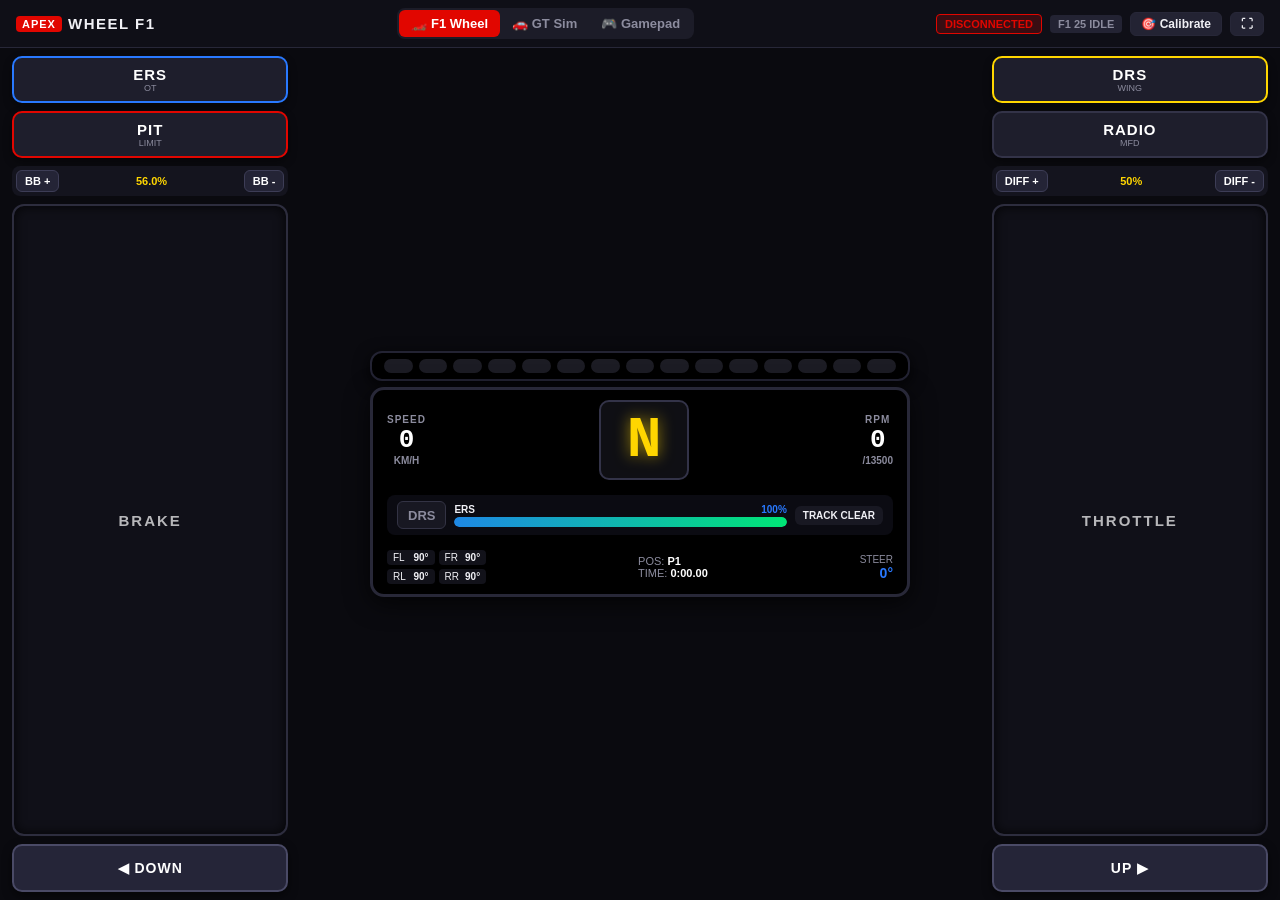
==== client-web/index.html @ 8de172ef "feat: initial commit of ApexWheel F1 steering wheel system" ====
<!DOCTYPE html>
<html lang="en">
<head>
    <meta charset="UTF-8">
    <meta name="viewport" content="width=device-width, initial-scale=1.0, maximum-scale=1.0, user-scalable=no, orientation=landscape">
    <title>ApexWheel F1 - Virtual Racing Wheel</title>
    <link rel="stylesheet" href="style.css">
</head>
<body class="f1-mode">
    <!-- Top Status Bar -->
    <header id="top-bar">
        <div class="brand">
            <span class="brand-badge">APEX</span>
            <span class="brand-title">WHEEL F1</span>
        </div>
        <div class="mode-tabs">
            <button class="mode-btn active" data-mode="f1">🏎️ F1 Wheel</button>
            <button class="mode-btn" data-mode="gt">🚗 GT Sim</button>
            <button class="mode-btn" data-mode="gamepad">🎮 Gamepad</button>
        </div>
        <div class="status-cluster">
            <span id="conn-badge" class="badge disconnected">Disconnected</span>
            <span id="telemetry-badge" class="badge f1-idle">F1 25 Idle</span>
            <button id="calibrate-btn" class="util-btn" title="Center Steering">🎯 Calibrate</button>
            <button id="fullscreen-btn" class="util-btn" title="Fullscreen">⛶</button>
        </div>
    </header>

    <!-- Main Container -->
    <main id="app-container">
        
        <!-- ==================== MODE 1: F1 STEERING WHEEL ==================== -->
        <section id="f1-wheel-view" class="view active">
            <!-- Left Side Controls -->
            <div class="wheel-wing left-wing">
                <button class="f1-btn btn-ers" id="btn-ers">
                    <span class="btn-lbl">ERS</span>
                    <span class="btn-sub">OT</span>
                </button>
                <button class="f1-btn btn-pit" id="btn-pit">
                    <span class="btn-lbl">PIT</span>
                    <span class="btn-sub">LIMIT</span>
                </button>
                <div class="bias-control">
                    <button class="f1-mini-btn" id="btn-bb-plus">BB +</button>
                    <span class="bias-label" id="bias-display">56.0%</span>
                    <button class="f1-mini-btn" id="btn-bb-minus">BB -</button>
                </div>
                <!-- Left Touch Pedal (Brake) -->
                <div class="pedal-box brake-pedal" id="touch-brake">
                    <div class="pedal-fill brake-fill" id="brake-fill"></div>
                    <span class="pedal-label">BRAKE</span>
                </div>
                <!-- Downshift Paddle -->
                <button class="paddle-shifter left-paddle" id="paddle-down">
                    <span class="paddle-text">◀ DOWN</span>
                </button>
            </div>

            <!-- Center LCD Cockpit Dashboard -->
            <div class="wheel-hub">
                <!-- Shift LED Rev Bar -->
                <div class="rev-bar-container">
                    <div class="rev-led-bar" id="rev-lights">
                        <!-- 5 Green, 5 Red, 5 Blue -->
                        <span class="led led-green" data-led="0"></span>
                        <span class="led led-green" data-led="1"></span>
                        <span class="led led-green" data-led="2"></span>
                        <span class="led led-green" data-led="3"></span>
                        <span class="led led-green" data-led="4"></span>
                        <span class="led led-red" data-led="5"></span>
                        <span class="led led-red" data-led="6"></span>
                        <span class="led led-red" data-led="7"></span>
                        <span class="led led-red" data-led="8"></span>
                        <span class="led led-red" data-led="9"></span>
                        <span class="led led-blue" data-led="10"></span>
                        <span class="led led-blue" data-led="11"></span>
                        <span class="led led-blue" data-led="12"></span>
                        <span class="led led-blue" data-led="13"></span>
                        <span class="led led-blue" data-led="14"></span>
                    </div>
                </div>

                <!-- Digital LCD Screen -->
                <div class="f1-lcd-screen" id="f1-screen">
                    <div class="lcd-row top-row">
                        <div class="lcd-cell">
                            <span class="cell-label">SPEED</span>
                            <span class="cell-val num" id="val-speed">0</span>
                            <span class="cell-unit">KM/H</span>
                        </div>
                        <div class="lcd-cell center-gear">
                            <span class="gear-disp" id="val-gear">N</span>
                        </div>
                        <div class="lcd-cell">
                            <span class="cell-label">RPM</span>
                            <span class="cell-val num" id="val-rpm">0</span>
                            <span class="cell-unit" id="val-maxrpm">/13500</span>
                        </div>
                    </div>

                    <div class="lcd-row mid-row">
                        <div class="drs-status-box" id="drs-indicator">
                            <span class="drs-text">DRS</span>
                        </div>
                        <div class="ers-status-box">
                            <div class="ers-label-row">
                                <span class="ers-text">ERS</span>
                                <span class="ers-percent" id="ers-num">100%</span>
                            </div>
                            <div class="ers-bar-outer">
                                <div class="ers-bar-inner" id="ers-bar" style="width: 100%;"></div>
                            </div>
                        </div>
                        <div class="flag-status-box" id="flag-indicator">
                            <span class="flag-text" id="flag-text">TRACK CLEAR</span>
                        </div>
                    </div>

                    <div class="lcd-row bottom-row">
                        <!-- Tyre Temps Grid -->
                        <div class="tyres-grid">
                            <div class="tyre-box" id="tyre-fl"><span>FL</span><b id="temp-fl">90°</b></div>
                            <div class="tyre-box" id="tyre-fr"><span>FR</span><b id="temp-fr">90°</b></div>
                            <div class="tyre-box" id="tyre-rl"><span>RL</span><b id="temp-rl">90°</b></div>
                            <div class="tyre-box" id="tyre-rr"><span>RR</span><b id="temp-rr">90°</b></div>
                        </div>
                        <!-- Lap & Delta -->
                        <div class="lap-info">
                            <div class="lap-line">POS: <b id="val-pos">P1</b></div>
                            <div class="lap-line">TIME: <b id="val-lap">0:00.00</b></div>
                        </div>
                        <!-- Steering Angle Telemetry -->
                        <div class="steer-feedback">
                            <span>STEER</span>
                            <b id="steer-degrees">0°</b>
                        </div>
                    </div>
                </div>

                <!-- Steering Wheel Rim Arc Animation -->
                <div class="steering-arc" id="steering-wheel-visual">
                    <div class="center-line"></div>
                </div>
            </div>

            <!-- Right Side Controls -->
            <div class="wheel-wing right-wing">
                <button class="f1-btn btn-drs" id="btn-drs">
                    <span class="btn-lbl">DRS</span>
                    <span class="btn-sub">WING</span>
                </button>
                <button class="f1-btn btn-radio" id="btn-radio">
                    <span class="btn-lbl">RADIO</span>
                    <span class="btn-sub">MFD</span>
                </button>
                <div class="bias-control">
                    <button class="f1-mini-btn" id="btn-diff-plus">DIFF +</button>
                    <span class="bias-label">50%</span>
                    <button class="f1-mini-btn" id="btn-diff-minus">DIFF -</button>
                </div>
                <!-- Right Touch Pedal (Throttle) -->
                <div class="pedal-box throttle-pedal" id="touch-throttle">
                    <div class="pedal-fill throttle-fill" id="throttle-fill"></div>
                    <span class="pedal-label">THROTTLE</span>
                </div>
                <!-- Upshift Paddle -->
                <button class="paddle-shifter right-paddle" id="paddle-up">
                    <span class="paddle-text">UP ▶</span>
                </button>
            </div>
        </section>

        <!-- ==================== MODE 2: GT SIM RACING ==================== -->
        <section id="gt-wheel-view" class="view">
            <div class="gt-layout">
                <div class="gt-pedal-col">
                    <div class="gt-pedal-bar brake" id="gt-brake">
                        <div class="pedal-fill brake-fill" id="gt-brake-fill"></div>
                        <span class="pedal-title">BRAKE</span>
                    </div>
                </div>
                <div class="gt-center-cluster">
                    <div class="gt-dial">
                        <span class="gt-speed" id="gt-speed">0</span>
                        <span class="gt-speed-unit">KM/H</span>
                        <span class="gt-gear" id="gt-gear">N</span>
                    </div>
                    <div class="gt-actions">
                        <button class="gt-btn" id="gt-shift-down">DOWN</button>
                        <button class="gt-btn gt-handbrake" id="gt-handbrake">HANDBRAKE</button>
                        <button class="gt-btn" id="gt-shift-up">UP</button>
                    </div>
                </div>
                <div class="gt-pedal-col">
                    <div class="gt-pedal-bar throttle" id="gt-throttle">
                        <div class="pedal-fill throttle-fill" id="gt-throttle-fill"></div>
                        <span class="pedal-title">GAS</span>
                    </div>
                </div>
            </div>
        </section>

        <!-- ==================== MODE 3: UNIVERSAL GAMEPAD ==================== -->
        <section id="gamepad-view" class="view">
            <div class="gamepad-grid">
                <!-- Left Stick & D-Pad -->
                <div class="gamepad-zone left-zone">
                    <div class="shoulder-btn" id="gp-lb">LB</div>
                    <div class="trigger-btn" id="gp-lt">LT</div>
                    <div class="virtual-stick" id="gp-left-stick">
                        <div class="stick-knob" id="gp-left-knob"></div>
                    </div>
                    <div class="dpad-cross">
                        <button class="dpad-btn up" id="gp-dup">▲</button>
                        <button class="dpad-btn left" id="gp-dleft">◀</button>
                        <button class="dpad-btn right" id="gp-dright">▶</button>
                        <button class="dpad-btn down" id="gp-ddown">▼</button>
                    </div>
                </div>

                <!-- Center Buttons -->
                <div class="gamepad-center">
                    <button class="gp-mid-btn" id="gp-back">BACK</button>
                    <button class="gp-guide-btn" id="gp-guide">APEX</button>
                    <button class="gp-mid-btn" id="gp-start">START</button>
                </div>

                <!-- Right Stick & ABXY Face Buttons -->
                <div class="gamepad-zone right-zone">
                    <div class="shoulder-btn" id="gp-rb">RB</div>
                    <div class="trigger-btn" id="gp-rt">RT</div>
                    <div class="abxy-cluster">
                        <button class="abxy-btn btn-y" id="gp-y">Y</button>
                        <button class="abxy-btn btn-x" id="gp-x">X</button>
                        <button class="abxy-btn btn-b" id="gp-b">B</button>
                        <button class="abxy-btn btn-a" id="gp-a">A</button>
                    </div>
                    <div class="virtual-stick" id="gp-right-stick">
                        <div class="stick-knob" id="gp-right-knob"></div>
                    </div>
                </div>
            </div>
        </section>

    </main>

    <!-- Calibration / Settings Overlay -->
    <div id="settings-modal" class="modal hidden">
        <div class="modal-card">
            <h3>⚙️ ApexWheel Settings</h3>
            <div class="setting-item">
                <label>Steering Lock Angle:</label>
                <select id="lock-angle-select">
                    <option value="180">180° (Karting / Quick)</option>
                    <option value="270">270° (Touring)</option>
                    <option value="360" selected>360° (Authentic F1)</option>
                    <option value="540">540° (GT3)</option>
                    <option value="900">900° (Street Car)</option>
                </select>
            </div>
            <div class="setting-item">
                <label>Steering Deadzone:</label>
                <input type="range" id="deadzone-slider" min="0" max="0.1" step="0.01" value="0.02">
                <span id="deadzone-val">2%</span>
            </div>
            <div class="setting-item">
                <label>Linearity (Gamma):</label>
                <input type="range" id="linearity-slider" min="0.5" max="2.0" step="0.1" value="1.0">
                <span id="linearity-val">1.0</span>
            </div>
            <div class="setting-item">
                <label>Haptic Vibration:</label>
                <input type="checkbox" id="haptic-toggle" checked>
            </div>
            <button class="modal-close-btn" id="modal-close-btn">Done</button>
        </div>
    </div>

    <script src="app.js"></script>
</body>
</html>
---- client-web/style.css ----
:root {
    --bg-dark: #0a0a0f;
    --carbon: #14141c;
    --border-color: #272738;
    --f1-red: #e10600;
    --f1-yellow: #ffd600;
    --f1-green: #00e676;
    --f1-blue: #2979ff;
    --f1-purple: #9c27b0;
    --text-main: #f0f0f5;
    --text-dim: #8c8c9e;
}

* {
    box-sizing: border-box;
    margin: 0;
    padding: 0;
    user-select: none;
    -webkit-user-select: none;
    touch-action: manipulation;
}

body {
    background-color: var(--bg-dark);
    color: var(--text-main);
    font-family: -apple-system, BlinkMacSystemFont, "Segoe UI", Roboto, Helvetica, Arial, sans-serif;
    height: 100vh;
    width: 100vw;
    overflow: hidden;
    display: flex;
    flex-direction: column;
}

/* ================= Top Bar ================= */
#top-bar {
    height: 48px;
    background: #0f0f17;
    border-bottom: 1px solid var(--border-color);
    display: flex;
    align-items: center;
    justify-content: space-between;
    padding: 0 16px;
    z-index: 100;
}

.brand {
    display: flex;
    align-items: center;
    gap: 6px;
}

.brand-badge {
    background: var(--f1-red);
    color: white;
    font-weight: 900;
    font-size: 11px;
    padding: 2px 6px;
    border-radius: 4px;
    letter-spacing: 1px;
}

.brand-title {
    font-weight: 800;
    font-size: 15px;
    letter-spacing: 1.5px;
}

.mode-tabs {
    display: flex;
    background: #1c1c28;
    border-radius: 8px;
    padding: 2px;
}

.mode-btn {
    background: transparent;
    border: none;
    color: var(--text-dim);
    padding: 6px 12px;
    font-size: 13px;
    font-weight: 700;
    border-radius: 6px;
    cursor: pointer;
    transition: all 0.2s;
}

.mode-btn.active {
    background: var(--f1-red);
    color: white;
}

.status-cluster {
    display: flex;
    align-items: center;
    gap: 8px;
}

.badge {
    font-size: 11px;
    font-weight: 700;
    padding: 3px 8px;
    border-radius: 4px;
    text-transform: uppercase;
}

.badge.connected {
    background: rgba(0, 230, 118, 0.2);
    color: var(--f1-green);
    border: 1px solid var(--f1-green);
}

.badge.disconnected {
    background: rgba(225, 6, 0, 0.2);
    color: var(--f1-red);
    border: 1px solid var(--f1-red);
}

.badge.f1-active {
    background: rgba(41, 121, 255, 0.2);
    color: var(--f1-blue);
    border: 1px solid var(--f1-blue);
}

.badge.f1-idle {
    background: #232333;
    color: var(--text-dim);
}

.util-btn {
    background: #232333;
    border: 1px solid var(--border-color);
    color: var(--text-main);
    padding: 4px 10px;
    border-radius: 6px;
    font-size: 12px;
    font-weight: 600;
    cursor: pointer;
}

/* ================= Main Container ================= */
#app-container {
    flex: 1;
    position: relative;
    overflow: hidden;
}

.view {
    display: none;
    width: 100%;
    height: 100%;
}

.view.active {
    display: flex;
}

/* ================= F1 Wheel Layout ================= */
#f1-wheel-view {
    display: none;
    width: 100%;
    height: 100%;
    justify-content: space-between;
    align-items: stretch;
    padding: 8px 12px;
    position: relative;
}

#f1-wheel-view.active {
    display: flex;
}

.wheel-wing {
    width: 22%;
    display: flex;
    flex-direction: column;
    justify-content: space-between;
    gap: 8px;
    z-index: 10;
}

.wheel-hub {
    flex: 1;
    display: flex;
    flex-direction: column;
    align-items: center;
    justify-content: center;
    position: relative;
    margin: 0 8px;
}

/* Rev Light Bar */
.rev-bar-container {
    width: 100%;
    max-width: 540px;
    background: #000;
    padding: 6px 12px;
    border-radius: 12px;
    border: 2px solid #232333;
    margin-bottom: 6px;
    box-shadow: 0 4px 16px rgba(0,0,0,0.8);
}

.rev-led-bar {
    display: flex;
    justify-content: space-between;
    gap: 6px;
}

.led {
    flex: 1;
    height: 14px;
    border-radius: 7px;
    background: #1c1c24;
    transition: background 0.05s, box-shadow 0.05s;
}

.led.lit.led-green {
    background: var(--f1-green);
    box-shadow: 0 0 10px var(--f1-green);
}

.led.lit.led-red {
    background: var(--f1-red);
    box-shadow: 0 0 10px var(--f1-red);
}

.led.lit.led-blue {
    background: var(--f1-blue);
    box-shadow: 0 0 12px var(--f1-blue);
}

.rev-led-bar.redline .led {
    animation: flash 0.1s infinite alternate;
}

@keyframes flash {
    from { opacity: 0.3; }
    to { opacity: 1; }
}

/* F1 LCD Screen */
.f1-lcd-screen {
    width: 100%;
    max-width: 540px;
    height: 210px;
    background: #000;
    border: 3px solid #282838;
    border-radius: 14px;
    padding: 10px 14px;
    display: flex;
    flex-direction: column;
    justify-content: space-between;
    box-shadow: inset 0 0 20px rgba(0,0,0,0.9), 0 6px 24px rgba(0,0,0,0.7);
}

.lcd-row {
    display: flex;
    align-items: center;
    justify-content: space-between;
}

.lcd-cell {
    display: flex;
    flex-direction: column;
    align-items: center;
}

.cell-label {
    font-size: 10px;
    font-weight: 700;
    color: var(--text-dim);
    letter-spacing: 1px;
}

.cell-val.num {
    font-size: 26px;
    font-weight: 900;
    font-family: 'Courier New', Courier, monospace;
    color: #fff;
}

.cell-unit {
    font-size: 10px;
    font-weight: 600;
    color: var(--text-dim);
}

.center-gear {
    width: 90px;
    height: 80px;
    background: #0f0f14;
    border: 2px solid #333348;
    border-radius: 10px;
    display: flex;
    align-items: center;
    justify-content: center;
}

.gear-disp {
    font-size: 58px;
    font-weight: 900;
    color: var(--f1-yellow);
    font-family: 'Courier New', Courier, monospace;
    text-shadow: 0 0 15px rgba(255, 214, 0, 0.6);
}

.mid-row {
    background: #0b0b12;
    padding: 6px 10px;
    border-radius: 8px;
    gap: 8px;
}

.drs-status-box {
    padding: 4px 10px;
    border-radius: 6px;
    background: #181822;
    border: 1px solid #333344;
}

.drs-text {
    font-size: 13px;
    font-weight: 900;
    color: var(--text-dim);
}

.drs-status-box.ready {
    background: #4a3b00;
    border-color: var(--f1-yellow);
}
.drs-status-box.ready .drs-text {
    color: var(--f1-yellow);
    text-shadow: 0 0 8px var(--f1-yellow);
}

.drs-status-box.active {
    background: #004d26;
    border-color: var(--f1-green);
}
.drs-status-box.active .drs-text {
    color: var(--f1-green);
    text-shadow: 0 0 10px var(--f1-green);
}

.ers-status-box {
    flex: 1;
    display: flex;
    flex-direction: column;
    gap: 2px;
}

.ers-label-row {
    display: flex;
    justify-content: space-between;
    font-size: 10px;
    font-weight: 800;
}

.ers-percent {
    color: var(--f1-blue);
}

.ers-bar-outer {
    height: 10px;
    background: #1a1a24;
    border-radius: 5px;
    overflow: hidden;
}

.ers-bar-inner {
    height: 100%;
    background: linear-gradient(90deg, #1e88e5, #00e676);
    border-radius: 5px;
    transition: width 0.1s;
}

.flag-status-box {
    padding: 4px 8px;
    border-radius: 6px;
    background: #181822;
    font-size: 10px;
    font-weight: 800;
}

/* Tyres Grid */
.tyres-grid {
    display: grid;
    grid-template-columns: 1fr 1fr;
    gap: 4px;
}

.tyre-box {
    background: #12121a;
    border-radius: 4px;
    padding: 2px 6px;
    display: flex;
    justify-content: space-between;
    gap: 6px;
    font-size: 10px;
}

.tyre-box.optimal {
    color: var(--f1-green);
    border-left: 3px solid var(--f1-green);
}

.tyre-box.hot {
    color: var(--f1-red);
    border-left: 3px solid var(--f1-red);
}

.lap-info {
    font-size: 11px;
    color: var(--text-dim);
}

.lap-info b {
    color: #fff;
}

.steer-feedback {
    display: flex;
    flex-direction: column;
    align-items: flex-end;
    font-size: 10px;
    color: var(--text-dim);
}

.steer-feedback b {
    font-size: 14px;
    color: var(--f1-blue);
}

/* ================= Wheel Wing Buttons ================= */
.f1-btn {
    background: #1e1e2c;
    border: 2px solid #333348;
    color: #fff;
    border-radius: 10px;
    padding: 8px 10px;
    display: flex;
    flex-direction: column;
    align-items: center;
    justify-content: center;
    cursor: pointer;
    box-shadow: 0 4px 8px rgba(0,0,0,0.4);
    touch-action: none;
}

.f1-btn:active, .f1-btn.active {
    background: #3a3a54;
    border-color: #fff;
    transform: scale(0.96);
}

.btn-drs {
    border-color: #ffd600;
}
.btn-ers {
    border-color: #2979ff;
}
.btn-pit {
    border-color: #e10600;
}

.btn-lbl {
    font-size: 15px;
    font-weight: 900;
    letter-spacing: 1px;
}

.btn-sub {
    font-size: 9px;
    color: var(--text-dim);
}

.bias-control {
    display: flex;
    align-items: center;
    justify-content: space-between;
    background: #14141e;
    border-radius: 8px;
    padding: 4px;
}

.f1-mini-btn {
    background: #242436;
    border: 1px solid #3d3d56;
    color: #fff;
    border-radius: 6px;
    padding: 4px 8px;
    font-size: 11px;
    font-weight: 800;
    cursor: pointer;
}

.bias-label {
    font-size: 11px;
    font-weight: 800;
    color: var(--f1-yellow);
}

/* Touch Pedals */
.pedal-box {
    flex: 1;
    background: #101018;
    border: 2px solid #2d2d3e;
    border-radius: 12px;
    position: relative;
    overflow: hidden;
    display: flex;
    align-items: center;
    justify-content: center;
    touch-action: none;
    box-shadow: inset 0 0 12px rgba(0,0,0,0.8);
}

.pedal-fill {
    position: absolute;
    bottom: 0;
    left: 0;
    width: 100%;
    height: 0%;
    transition: height 0.04s;
    pointer-events: none;
}

.brake-fill {
    background: linear-gradient(0deg, rgba(225, 6, 0, 0.8), rgba(225, 6, 0, 0.3));
}

.throttle-fill {
    background: linear-gradient(0deg, rgba(0, 230, 118, 0.8), rgba(0, 230, 118, 0.3));
}

.pedal-label {
    position: relative;
    z-index: 2;
    font-size: 15px;
    font-weight: 900;
    letter-spacing: 2px;
    color: rgba(255,255,255,0.7);
}

/* Paddle Shifters */
.paddle-shifter {
    height: 48px;
    background: #252538;
    border: 2px solid #4a4a66;
    border-radius: 10px;
    color: #fff;
    display: flex;
    align-items: center;
    justify-content: center;
    cursor: pointer;
    box-shadow: 0 4px 10px rgba(0,0,0,0.5);
}

.paddle-shifter:active, .paddle-shifter.active {
    background: var(--f1-red);
    border-color: #fff;
    transform: scale(0.96);
}

.paddle-text {
    font-size: 14px;
    font-weight: 900;
    letter-spacing: 1px;
}

/* ================= Settings Modal ================= */
.modal {
    position: fixed;
    inset: 0;
    background: rgba(0,0,0,0.85);
    display: flex;
    align-items: center;
    justify-content: center;
    z-index: 1000;
}

.modal.hidden {
    display: none;
}

.modal-card {
    background: #181824;
    border: 2px solid var(--border-color);
    border-radius: 14px;
    padding: 20px;
    width: 90%;
    max-width: 440px;
    display: flex;
    flex-direction: column;
    gap: 14px;
}

.setting-item {
    display: flex;
    align-items: center;
    justify-content: space-between;
    font-size: 14px;
}

.setting-item select, .setting-item input[type="range"] {
    background: #242436;
    border: 1px solid var(--border-color);
    color: #fff;
    padding: 6px 10px;
    border-radius: 6px;
}

.modal-close-btn {
    background: var(--f1-red);
    color: white;
    border: none;
    padding: 10px;
    border-radius: 8px;
    font-weight: 700;
    cursor: pointer;
}

/* ================= Gamepad Mode ================= */
#gamepad-view {
    padding: 12px 24px;
}

.gamepad-grid {
    width: 100%;
    height: 100%;
    display: flex;
    justify-content: space-between;
    align-items: center;
}

.gamepad-zone {
    width: 35%;
    height: 100%;
    display: flex;
    flex-direction: column;
    align-items: center;
    justify-content: space-around;
    position: relative;
}

.virtual-stick {
    width: 120px;
    height: 120px;
    background: #14141e;
    border: 3px solid #2d2d3e;
    border-radius: 50%;
    position: relative;
    touch-action: none;
}

.stick-knob {
    width: 50px;
    height: 50px;
    background: #3d3d56;
    border: 2px solid #fff;
    border-radius: 50%;
    position: absolute;
    top: 50%;
    left: 50%;
    transform: translate(-50%, -50%);
}

.abxy-cluster {
    display: grid;
    grid-template-columns: repeat(3, 40px);
    grid-template-rows: repeat(3, 40px);
    gap: 4px;
}

.abxy-btn {
    background: #222233;
    border: 2px solid #444455;
    border-radius: 50%;
    color: #fff;
    font-weight: 900;
    font-size: 16px;
}

.btn-y { grid-column: 2; grid-row: 1; border-color: var(--f1-yellow); color: var(--f1-yellow); }
.btn-x { grid-column: 1; grid-row: 2; border-color: var(--f1-blue); color: var(--f1-blue); }
.btn-b { grid-column: 3; grid-row: 2; border-color: var(--f1-red); color: var(--f1-red); }
.btn-a { grid-column: 2; grid-row: 3; border-color: var(--f1-green); color: var(--f1-green); }

.dpad-cross {
    display: grid;
    grid-template-columns: repeat(3, 36px);
    grid-template-rows: repeat(3, 36px);
    gap: 2px;
}

.dpad-btn {
    background: #222233;
    border: 1px solid #444;
    color: #fff;
    font-size: 12px;
}

.dpad-btn.up { grid-column: 2; grid-row: 1; }
.dpad-btn.left { grid-column: 1; grid-row: 2; }
.dpad-btn.right { grid-column: 3; grid-row: 2; }
.dpad-btn.down { grid-column: 2; grid-row: 3; }
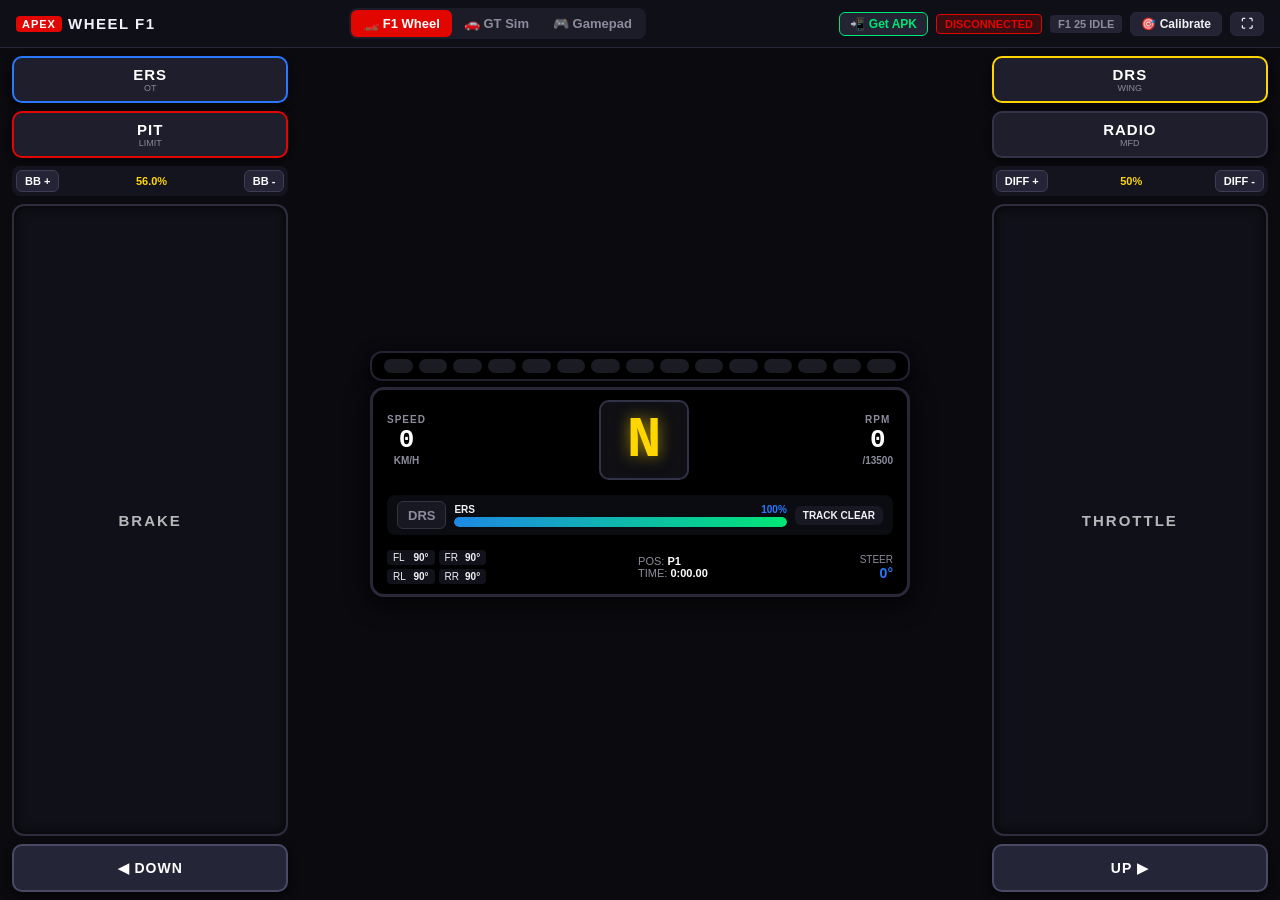
==== commit 9f51729b: "feat: complete native android apk build and 1-tap download link" ====
--- a/client-web/index.html
+++ b/client-web/index.html
@@ -19,6 +19,7 @@
             <button class="mode-btn" data-mode="gamepad">🎮 Gamepad</button>
         </div>
         <div class="status-cluster">
+            <a href="apexwheel.apk" download class="util-btn" title="Download Android APK" style="text-decoration:none; color:#00e676; border-color:#00e676;">📲 Get APK</a>
             <span id="conn-badge" class="badge disconnected">Disconnected</span>
             <span id="telemetry-badge" class="badge f1-idle">F1 25 Idle</span>
             <button id="calibrate-btn" class="util-btn" title="Center Steering">🎯 Calibrate</button>
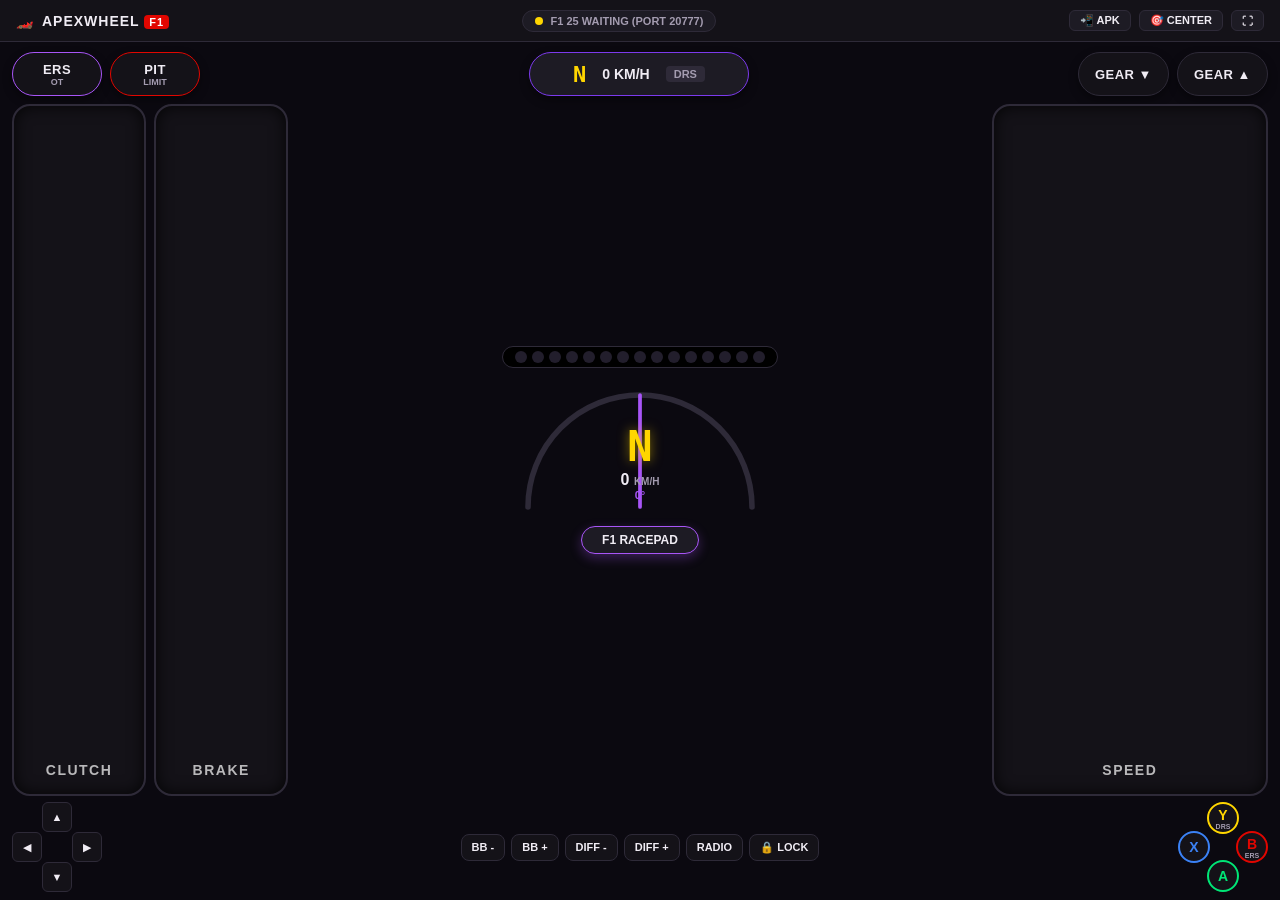
==== commit 4beccd49: "feat: align with exact Gyropad UI layout in F1 edition (paddles, pedals, steering arc, cards, theme)" ====
--- a/client-web/index.html
+++ b/client-web/index.html
@@ -3,280 +3,190 @@
 <head>
     <meta charset="UTF-8">
     <meta name="viewport" content="width=device-width, initial-scale=1.0, maximum-scale=1.0, user-scalable=no, orientation=landscape">
-    <title>ApexWheel F1 - Virtual Racing Wheel</title>
+    <title>ApexWheel F1 - Real Virtual Racing Wheel</title>
     <link rel="stylesheet" href="style.css">
 </head>
-<body class="f1-mode">
-    <!-- Top Status Bar -->
-    <header id="top-bar">
-        <div class="brand">
-            <span class="brand-badge">APEX</span>
-            <span class="brand-title">WHEEL F1</span>
+<body class="racepad-active">
+
+    <!-- Top Status Bar (Gyropad Style) -->
+    <header id="gp-header">
+        <div class="gp-brand">
+            <span class="gp-mark">🏎️</span>
+            <span class="gp-title">APEXWHEEL <b class="gp-f1-tag">F1</b></span>
         </div>
-        <div class="mode-tabs">
-            <button class="mode-btn active" data-mode="f1">🏎️ F1 Wheel</button>
-            <button class="mode-btn" data-mode="gt">🚗 GT Sim</button>
-            <button class="mode-btn" data-mode="gamepad">🎮 Gamepad</button>
+        <div class="gp-center-status" id="gp-top-status">
+            <span class="gp-dot" id="gp-dot"></span>
+            <span id="gp-status-text">F1 25 WAITING (PORT 20777)</span>
         </div>
-        <div class="status-cluster">
-            <a href="apexwheel.apk" download class="util-btn" title="Download Android APK" style="text-decoration:none; color:#00e676; border-color:#00e676;">📲 Get APK</a>
-            <span id="conn-badge" class="badge disconnected">Disconnected</span>
-            <span id="telemetry-badge" class="badge f1-idle">F1 25 Idle</span>
-            <button id="calibrate-btn" class="util-btn" title="Center Steering">🎯 Calibrate</button>
-            <button id="fullscreen-btn" class="util-btn" title="Fullscreen">⛶</button>
+        <div class="gp-actions">
+            <a href="apexwheel.apk" download class="gp-chip-btn" id="btn-apk">📲 APK</a>
+            <button class="gp-chip-btn" id="btn-calibrate">🎯 CENTER</button>
+            <button class="gp-chip-btn" id="btn-fullscreen">⛶</button>
         </div>
     </header>
 
-    <!-- Main Container -->
-    <main id="app-container">
-        
-        <!-- ==================== MODE 1: F1 STEERING WHEEL ==================== -->
-        <section id="f1-wheel-view" class="view active">
-            <!-- Left Side Controls -->
-            <div class="wheel-wing left-wing">
-                <button class="f1-btn btn-ers" id="btn-ers">
-                    <span class="btn-lbl">ERS</span>
-                    <span class="btn-sub">OT</span>
-                </button>
-                <button class="f1-btn btn-pit" id="btn-pit">
-                    <span class="btn-lbl">PIT</span>
-                    <span class="btn-sub">LIMIT</span>
-                </button>
-                <div class="bias-control">
-                    <button class="f1-mini-btn" id="btn-bb-plus">BB +</button>
-                    <span class="bias-label" id="bias-display">56.0%</span>
-                    <button class="f1-mini-btn" id="btn-bb-minus">BB -</button>
+    <!-- Main Screen Stage -->
+    <main id="gp-stage">
+
+        <!-- ==================== RACEPAD F1 VIEW ==================== -->
+        <div id="view-racepad" class="gp-view active">
+
+            <!-- Top Row Function Pills (Pill Geometry) -->
+            <div class="gp-top-row">
+                <div class="gp-pill-group left">
+                    <button class="gp-pill btn-ers" id="btn-ers">
+                        <span class="gp-pill-txt">ERS</span>
+                        <span class="gp-pill-sub">OT</span>
+                    </button>
+                    <button class="gp-pill btn-pit" id="btn-pit">
+                        <span class="gp-pill-txt">PIT</span>
+                        <span class="gp-pill-sub">LIMIT</span>
+                    </button>
                 </div>
-                <!-- Left Touch Pedal (Brake) -->
-                <div class="pedal-box brake-pedal" id="touch-brake">
-                    <div class="pedal-fill brake-fill" id="brake-fill"></div>
-                    <span class="pedal-label">BRAKE</span>
-                </div>
-                <!-- Downshift Paddle -->
-                <button class="paddle-shifter left-paddle" id="paddle-down">
-                    <span class="paddle-text">◀ DOWN</span>
-                </button>
-            </div>
 
-            <!-- Center LCD Cockpit Dashboard -->
-            <div class="wheel-hub">
-                <!-- Shift LED Rev Bar -->
-                <div class="rev-bar-container">
-                    <div class="rev-led-bar" id="rev-lights">
-                        <!-- 5 Green, 5 Red, 5 Blue -->
-                        <span class="led led-green" data-led="0"></span>
-                        <span class="led led-green" data-led="1"></span>
-                        <span class="led led-green" data-led="2"></span>
-                        <span class="led led-green" data-led="3"></span>
-                        <span class="led led-green" data-led="4"></span>
-                        <span class="led led-red" data-led="5"></span>
-                        <span class="led led-red" data-led="6"></span>
-                        <span class="led led-red" data-led="7"></span>
-                        <span class="led led-red" data-led="8"></span>
-                        <span class="led led-red" data-led="9"></span>
-                        <span class="led led-blue" data-led="10"></span>
-                        <span class="led led-blue" data-led="11"></span>
-                        <span class="led led-blue" data-led="12"></span>
-                        <span class="led led-blue" data-led="13"></span>
-                        <span class="led led-blue" data-led="14"></span>
+                <div class="gp-pill-group center">
+                    <div class="gp-pill telem-pill" id="telem-pill">
+                        <span id="pill-gear-disp">N</span>
+                        <span id="pill-speed-disp">0 KM/H</span>
+                        <span id="pill-drs-badge" class="drs-badge">DRS</span>
                     </div>
                 </div>
 
-                <!-- Digital LCD Screen -->
-                <div class="f1-lcd-screen" id="f1-screen">
-                    <div class="lcd-row top-row">
-                        <div class="lcd-cell">
-                            <span class="cell-label">SPEED</span>
-                            <span class="cell-val num" id="val-speed">0</span>
-                            <span class="cell-unit">KM/H</span>
-                        </div>
-                        <div class="lcd-cell center-gear">
-                            <span class="gear-disp" id="val-gear">N</span>
-                        </div>
-                        <div class="lcd-cell">
-                            <span class="cell-label">RPM</span>
-                            <span class="cell-val num" id="val-rpm">0</span>
-                            <span class="cell-unit" id="val-maxrpm">/13500</span>
+                <div class="gp-pill-group right">
+                    <button class="gp-pill btn-gear-down" id="paddle-down">
+                        <span class="gp-pill-txt">GEAR ▼</span>
+                    </button>
+                    <button class="gp-pill btn-gear-up" id="paddle-up">
+                        <span class="gp-pill-txt">GEAR ▲</span>
+                    </button>
+                </div>
+            </div>
+
+            <!-- Middle Section: Pedals & Center Steering Arc -->
+            <div class="gp-mid-row">
+                <!-- Left Pedals: Brake & Clutch -->
+                <div class="gp-pedal-cluster left-cluster">
+                    <div class="gp-pedal clutch-pedal" id="pedal-clutch">
+                        <div class="pedal-fill clutch-fill" id="fill-clutch"></div>
+                        <span class="pedal-name">CLUTCH</span>
+                    </div>
+                    <div class="gp-pedal brake-pedal" id="pedal-brake">
+                        <div class="pedal-fill brake-fill" id="fill-brake"></div>
+                        <span class="pedal-name">BRAKE</span>
+                    </div>
+                </div>
+
+                <!-- Center Steering Arc & F1 Cockpit -->
+                <div class="gp-center-cluster">
+                    <!-- F1 Rev Lights (Shift LEDs) -->
+                    <div class="f1-rev-bar" id="f1-rev-bar">
+                        <span class="r-led green"></span>
+                        <span class="r-led green"></span>
+                        <span class="r-led green"></span>
+                        <span class="r-led green"></span>
+                        <span class="r-led green"></span>
+                        <span class="r-led red"></span>
+                        <span class="r-led red"></span>
+                        <span class="r-led red"></span>
+                        <span class="r-led red"></span>
+                        <span class="r-led red"></span>
+                        <span class="r-led blue"></span>
+                        <span class="r-led blue"></span>
+                        <span class="r-led blue"></span>
+                        <span class="r-led blue"></span>
+                        <span class="r-led blue"></span>
+                    </div>
+
+                    <!-- Steering Wheel Arc Canvas / Vector -->
+                    <div class="steering-arc-container">
+                        <svg class="steering-svg" viewBox="0 0 300 160">
+                            <!-- Outer track arc -->
+                            <path class="arc-track" d="M 30,140 A 120,120 0 0,1 270,140" />
+                            <!-- Active steering needle -->
+                            <line class="arc-needle" id="arc-needle" x1="150" y1="140" x2="150" y2="20" />
+                        </svg>
+                        <!-- Center LCD Readout -->
+                        <div class="arc-center-readout">
+                            <span class="arc-gear" id="arc-gear">N</span>
+                            <span class="arc-speed" id="arc-speed">0 <small>KM/H</small></span>
+                            <span class="arc-steer-deg" id="arc-deg">0°</span>
                         </div>
                     </div>
 
-                    <div class="lcd-row mid-row">
-                        <div class="drs-status-box" id="drs-indicator">
-                            <span class="drs-text">DRS</span>
-                        </div>
-                        <div class="ers-status-box">
-                            <div class="ers-label-row">
-                                <span class="ers-text">ERS</span>
-                                <span class="ers-percent" id="ers-num">100%</span>
-                            </div>
-                            <div class="ers-bar-outer">
-                                <div class="ers-bar-inner" id="ers-bar" style="width: 100%;"></div>
-                            </div>
-                        </div>
-                        <div class="flag-status-box" id="flag-indicator">
-                            <span class="flag-text" id="flag-text">TRACK CLEAR</span>
-                        </div>
-                    </div>
-
-                    <div class="lcd-row bottom-row">
-                        <!-- Tyre Temps Grid -->
-                        <div class="tyres-grid">
-                            <div class="tyre-box" id="tyre-fl"><span>FL</span><b id="temp-fl">90°</b></div>
-                            <div class="tyre-box" id="tyre-fr"><span>FR</span><b id="temp-fr">90°</b></div>
-                            <div class="tyre-box" id="tyre-rl"><span>RL</span><b id="temp-rl">90°</b></div>
-                            <div class="tyre-box" id="tyre-rr"><span>RR</span><b id="temp-rr">90°</b></div>
-                        </div>
-                        <!-- Lap & Delta -->
-                        <div class="lap-info">
-                            <div class="lap-line">POS: <b id="val-pos">P1</b></div>
-                            <div class="lap-line">TIME: <b id="val-lap">0:00.00</b></div>
-                        </div>
-                        <!-- Steering Angle Telemetry -->
-                        <div class="steer-feedback">
-                            <span>STEER</span>
-                            <b id="steer-degrees">0°</b>
-                        </div>
-                    </div>
+                    <!-- Central Switcher Button (Gyropad Racepad Switcher) -->
+                    <button class="gp-mode-pill" id="gp-mode-toggle">
+                        <span class="mode-pill-txt">F1 RACEPAD</span>
+                    </button>
                 </div>
 
-                <!-- Steering Wheel Rim Arc Animation -->
-                <div class="steering-arc" id="steering-wheel-visual">
-                    <div class="center-line"></div>
+                <!-- Right Pedal: Throttle / Speed -->
+                <div class="gp-pedal-cluster right-cluster">
+                    <div class="gp-pedal throttle-pedal" id="pedal-throttle">
+                        <div class="pedal-fill throttle-fill" id="fill-throttle"></div>
+                        <span class="pedal-name">SPEED</span>
+                    </div>
                 </div>
             </div>
 
-            <!-- Right Side Controls -->
-            <div class="wheel-wing right-wing">
-                <button class="f1-btn btn-drs" id="btn-drs">
-                    <span class="btn-lbl">DRS</span>
-                    <span class="btn-sub">WING</span>
-                </button>
-                <button class="f1-btn btn-radio" id="btn-radio">
-                    <span class="btn-lbl">RADIO</span>
-                    <span class="btn-sub">MFD</span>
-                </button>
-                <div class="bias-control">
-                    <button class="f1-mini-btn" id="btn-diff-plus">DIFF +</button>
-                    <span class="bias-label">50%</span>
-                    <button class="f1-mini-btn" id="btn-diff-minus">DIFF -</button>
+            <!-- Bottom Row: D-Pad, Function Buttons, Face Buttons -->
+            <div class="gp-bottom-row">
+                <!-- Left: D-Pad -->
+                <div class="gp-dpad">
+                    <button class="dpad-btn up" id="btn-dup">▲</button>
+                    <button class="dpad-btn left" id="btn-dleft">◀</button>
+                    <button class="dpad-btn down" id="btn-ddown">▼</button>
+                    <button class="dpad-btn right" id="btn-dright">▶</button>
                 </div>
-                <!-- Right Touch Pedal (Throttle) -->
-                <div class="pedal-box throttle-pedal" id="touch-throttle">
-                    <div class="pedal-fill throttle-fill" id="throttle-fill"></div>
-                    <span class="pedal-label">THROTTLE</span>
+
+                <!-- Center F1 Quick Adjustment Buttons -->
+                <div class="gp-f1-actions">
+                    <button class="action-btn" id="btn-bb-minus">BB -</button>
+                    <button class="action-btn" id="btn-bb-plus">BB +</button>
+                    <button class="action-btn" id="btn-diff-minus">DIFF -</button>
+                    <button class="action-btn" id="btn-diff-plus">DIFF +</button>
+                    <button class="action-btn" id="btn-radio">RADIO</button>
+                    <button class="action-btn" id="btn-lock">🔒 LOCK</button>
                 </div>
-                <!-- Upshift Paddle -->
-                <button class="paddle-shifter right-paddle" id="paddle-up">
-                    <span class="paddle-text">UP ▶</span>
-                </button>
+
+                <!-- Right: Face Buttons -->
+                <div class="gp-face-buttons">
+                    <button class="face-btn btn-y" id="btn-y">Y<small>DRS</small></button>
+                    <button class="face-btn btn-x" id="btn-x">X</button>
+                    <button class="face-btn btn-a" id="btn-a">A</button>
+                    <button class="face-btn btn-b" id="btn-b">B<small>ERS</small></button>
+                </div>
             </div>
-        </section>
 
-        <!-- ==================== MODE 2: GT SIM RACING ==================== -->
-        <section id="gt-wheel-view" class="view">
-            <div class="gt-layout">
-                <div class="gt-pedal-col">
-                    <div class="gt-pedal-bar brake" id="gt-brake">
-                        <div class="pedal-fill brake-fill" id="gt-brake-fill"></div>
-                        <span class="pedal-title">BRAKE</span>
+        </div>
+
+        <!-- ==================== GAMEPAD TRADITIONAL VIEW ==================== -->
+        <div id="view-gamepad" class="gp-view">
+            <div class="traditional-gamepad">
+                <div class="gp-col left">
+                    <div class="shoulder-btn" id="gp-lb">LB</div>
+                    <div class="trigger-btn" id="gp-lt">LT</div>
+                    <div class="joystick-base" id="stick-left">
+                        <div class="joystick-knob" id="knob-left"></div>
                     </div>
                 </div>
-                <div class="gt-center-cluster">
-                    <div class="gt-dial">
-                        <span class="gt-speed" id="gt-speed">0</span>
-                        <span class="gt-speed-unit">KM/H</span>
-                        <span class="gt-gear" id="gt-gear">N</span>
-                    </div>
-                    <div class="gt-actions">
-                        <button class="gt-btn" id="gt-shift-down">DOWN</button>
-                        <button class="gt-btn gt-handbrake" id="gt-handbrake">HANDBRAKE</button>
-                        <button class="gt-btn" id="gt-shift-up">UP</button>
+                <div class="gp-col mid">
+                    <button class="gp-mode-pill" id="gp-gamepad-toggle">GAMEPAD MODE</button>
+                    <div class="gp-menu-btns">
+                        <button class="menu-btn" id="gp-back">BACK</button>
+                        <button class="menu-btn" id="gp-start">START</button>
                     </div>
                 </div>
-                <div class="gt-pedal-col">
-                    <div class="gt-pedal-bar throttle" id="gt-throttle">
-                        <div class="pedal-fill throttle-fill" id="gt-throttle-fill"></div>
-                        <span class="pedal-title">GAS</span>
+                <div class="gp-col right">
+                    <div class="shoulder-btn" id="gp-rb">RB</div>
+                    <div class="trigger-btn" id="gp-rt">RT</div>
+                    <div class="joystick-base" id="stick-right">
+                        <div class="joystick-knob" id="knob-right"></div>
                     </div>
                 </div>
             </div>
-        </section>
-
-        <!-- ==================== MODE 3: UNIVERSAL GAMEPAD ==================== -->
-        <section id="gamepad-view" class="view">
-            <div class="gamepad-grid">
-                <!-- Left Stick & D-Pad -->
-                <div class="gamepad-zone left-zone">
-                    <div class="shoulder-btn" id="gp-lb">LB</div>
-                    <div class="trigger-btn" id="gp-lt">LT</div>
-                    <div class="virtual-stick" id="gp-left-stick">
-                        <div class="stick-knob" id="gp-left-knob"></div>
-                    </div>
-                    <div class="dpad-cross">
-                        <button class="dpad-btn up" id="gp-dup">▲</button>
-                        <button class="dpad-btn left" id="gp-dleft">◀</button>
-                        <button class="dpad-btn right" id="gp-dright">▶</button>
-                        <button class="dpad-btn down" id="gp-ddown">▼</button>
-                    </div>
-                </div>
-
-                <!-- Center Buttons -->
-                <div class="gamepad-center">
-                    <button class="gp-mid-btn" id="gp-back">BACK</button>
-                    <button class="gp-guide-btn" id="gp-guide">APEX</button>
-                    <button class="gp-mid-btn" id="gp-start">START</button>
-                </div>
-
-                <!-- Right Stick & ABXY Face Buttons -->
-                <div class="gamepad-zone right-zone">
-                    <div class="shoulder-btn" id="gp-rb">RB</div>
-                    <div class="trigger-btn" id="gp-rt">RT</div>
-                    <div class="abxy-cluster">
-                        <button class="abxy-btn btn-y" id="gp-y">Y</button>
-                        <button class="abxy-btn btn-x" id="gp-x">X</button>
-                        <button class="abxy-btn btn-b" id="gp-b">B</button>
-                        <button class="abxy-btn btn-a" id="gp-a">A</button>
-                    </div>
-                    <div class="virtual-stick" id="gp-right-stick">
-                        <div class="stick-knob" id="gp-right-knob"></div>
-                    </div>
-                </div>
-            </div>
-        </section>
+        </div>
 
     </main>
-
-    <!-- Calibration / Settings Overlay -->
-    <div id="settings-modal" class="modal hidden">
-        <div class="modal-card">
-            <h3>⚙️ ApexWheel Settings</h3>
-            <div class="setting-item">
-                <label>Steering Lock Angle:</label>
-                <select id="lock-angle-select">
-                    <option value="180">180° (Karting / Quick)</option>
-                    <option value="270">270° (Touring)</option>
-                    <option value="360" selected>360° (Authentic F1)</option>
-                    <option value="540">540° (GT3)</option>
-                    <option value="900">900° (Street Car)</option>
-                </select>
-            </div>
-            <div class="setting-item">
-                <label>Steering Deadzone:</label>
-                <input type="range" id="deadzone-slider" min="0" max="0.1" step="0.01" value="0.02">
-                <span id="deadzone-val">2%</span>
-            </div>
-            <div class="setting-item">
-                <label>Linearity (Gamma):</label>
-                <input type="range" id="linearity-slider" min="0.5" max="2.0" step="0.1" value="1.0">
-                <span id="linearity-val">1.0</span>
-            </div>
-            <div class="setting-item">
-                <label>Haptic Vibration:</label>
-                <input type="checkbox" id="haptic-toggle" checked>
-            </div>
-            <button class="modal-close-btn" id="modal-close-btn">Done</button>
-        </div>
-    </div>
 
     <script src="app.js"></script>
 </body>
--- a/client-web/style.css
+++ b/client-web/style.css
@@ -1,14 +1,19 @@
 :root {
-    --bg-dark: #0a0a0f;
-    --carbon: #14141c;
-    --border-color: #272738;
+    --bg: #0b0910;
+    --surface: #141218;
+    --surface-hi: #1d1b24;
+    --stroke: #2e2a38;
+    --ink: #f0ecf4;
+    --dim: #a49cb0;
+    --faint: #6c6478;
+    --accent: #a855f7;
+    --accent-deep: #7c3aed;
+    --brake: #ff3d6e;
+    --throttle: #a855f7;
+    --clutch: #c084fc;
+    --warn: #ffd600;
+    --good: #00e676;
     --f1-red: #e10600;
-    --f1-yellow: #ffd600;
-    --f1-green: #00e676;
-    --f1-blue: #2979ff;
-    --f1-purple: #9c27b0;
-    --text-main: #f0f0f5;
-    --text-dim: #8c8c9e;
 }
 
 * {
@@ -21,8 +26,8 @@
 }
 
 body {
-    background-color: var(--bg-dark);
-    color: var(--text-main);
+    background-color: var(--bg);
+    color: var(--ink);
     font-family: -apple-system, BlinkMacSystemFont, "Segoe UI", Roboto, Helvetica, Arial, sans-serif;
     height: 100vh;
     width: 100vw;
@@ -31,11 +36,11 @@
     flex-direction: column;
 }
 
-/* ================= Top Bar ================= */
-#top-bar {
-    height: 48px;
-    background: #0f0f17;
-    border-bottom: 1px solid var(--border-color);
+/* ================= Header ================= */
+#gp-header {
+    height: 42px;
+    background: var(--surface);
+    border-bottom: 1px solid var(--stroke);
     display: flex;
     align-items: center;
     justify-content: space-between;
@@ -43,476 +48,207 @@
     z-index: 100;
 }
 
-.brand {
-    display: flex;
-    align-items: center;
-    gap: 6px;
-}
-
-.brand-badge {
+.gp-brand {
+    display: flex;
+    align-items: center;
+    gap: 8px;
+    font-weight: 800;
+    font-size: 14px;
+    letter-spacing: 1px;
+}
+
+.gp-f1-tag {
     background: var(--f1-red);
-    color: white;
-    font-weight: 900;
-    font-size: 11px;
-    padding: 2px 6px;
+    color: #fff;
+    padding: 1px 5px;
     border-radius: 4px;
-    letter-spacing: 1px;
-}
-
-.brand-title {
-    font-weight: 800;
-    font-size: 15px;
-    letter-spacing: 1.5px;
-}
-
-.mode-tabs {
-    display: flex;
-    background: #1c1c28;
-    border-radius: 8px;
-    padding: 2px;
-}
-
-.mode-btn {
-    background: transparent;
-    border: none;
-    color: var(--text-dim);
-    padding: 6px 12px;
-    font-size: 13px;
+    font-size: 11px;
+}
+
+.gp-center-status {
+    display: flex;
+    align-items: center;
+    gap: 8px;
+    background: var(--surface-hi);
+    padding: 4px 12px;
+    border-radius: 20px;
+    border: 1px solid var(--stroke);
+    font-size: 11px;
     font-weight: 700;
+    color: var(--dim);
+}
+
+.gp-dot {
+    width: 8px;
+    height: 8px;
+    border-radius: 50%;
+    background: var(--warn);
+}
+.gp-center-status.live .gp-dot {
+    background: var(--good);
+    box-shadow: 0 0 8px var(--good);
+}
+.gp-center-status.live {
+    color: var(--good);
+    border-color: var(--good);
+}
+
+.gp-actions {
+    display: flex;
+    gap: 8px;
+}
+
+.gp-chip-btn {
+    background: var(--surface-hi);
+    border: 1px solid var(--stroke);
+    color: var(--ink);
+    padding: 3px 10px;
     border-radius: 6px;
+    font-size: 11px;
+    font-weight: 700;
+    text-decoration: none;
     cursor: pointer;
-    transition: all 0.2s;
-}
-
-.mode-btn.active {
-    background: var(--f1-red);
-    color: white;
-}
-
-.status-cluster {
-    display: flex;
-    align-items: center;
-    gap: 8px;
-}
-
-.badge {
-    font-size: 11px;
-    font-weight: 700;
-    padding: 3px 8px;
-    border-radius: 4px;
-    text-transform: uppercase;
-}
-
-.badge.connected {
-    background: rgba(0, 230, 118, 0.2);
-    color: var(--f1-green);
-    border: 1px solid var(--f1-green);
-}
-
-.badge.disconnected {
-    background: rgba(225, 6, 0, 0.2);
-    color: var(--f1-red);
-    border: 1px solid var(--f1-red);
-}
-
-.badge.f1-active {
-    background: rgba(41, 121, 255, 0.2);
-    color: var(--f1-blue);
-    border: 1px solid var(--f1-blue);
-}
-
-.badge.f1-idle {
-    background: #232333;
-    color: var(--text-dim);
-}
-
-.util-btn {
-    background: #232333;
-    border: 1px solid var(--border-color);
-    color: var(--text-main);
-    padding: 4px 10px;
-    border-radius: 6px;
-    font-size: 12px;
-    font-weight: 600;
-    cursor: pointer;
-}
-
-/* ================= Main Container ================= */
-#app-container {
+}
+.gp-chip-btn:active {
+    background: var(--accent);
+    color: #fff;
+}
+
+/* ================= Stage & Views ================= */
+#gp-stage {
     flex: 1;
     position: relative;
-    overflow: hidden;
-}
-
-.view {
+    padding: 8px 12px;
+}
+
+.gp-view {
     display: none;
     width: 100%;
     height: 100%;
 }
-
-.view.active {
-    display: flex;
-}
-
-/* ================= F1 Wheel Layout ================= */
-#f1-wheel-view {
-    display: none;
-    width: 100%;
-    height: 100%;
+.gp-view.active {
+    display: flex;
+    flex-direction: column;
+    justify-content: space-between;
+}
+
+/* ================= Top Row Pills ================= */
+.gp-top-row {
+    display: flex;
+    justify-content: space-between;
+    align-items: center;
+    height: 48px;
+}
+
+.gp-pill-group {
+    display: flex;
+    gap: 8px;
+}
+
+.gp-pill {
+    background: var(--surface);
+    border: 1.5px solid var(--stroke);
+    color: var(--ink);
+    height: 44px;
+    min-width: 90px;
+    border-radius: 22px;
+    padding: 0 16px;
+    display: flex;
+    flex-direction: column;
+    align-items: center;
+    justify-content: center;
+    cursor: pointer;
+    font-weight: 800;
+    box-shadow: 0 4px 10px rgba(0,0,0,0.4);
+}
+
+.gp-pill:active, .gp-pill.active {
+    background: var(--accent);
+    border-color: #fff;
+    transform: scale(0.96);
+}
+
+.btn-ers { border-color: var(--accent); }
+.btn-pit { border-color: var(--f1-red); }
+
+.gp-pill-txt {
+    font-size: 13px;
+    letter-spacing: 0.5px;
+}
+.gp-pill-sub {
+    font-size: 9px;
+    color: var(--dim);
+}
+
+.telem-pill {
+    min-width: 220px;
+    flex-direction: row;
+    gap: 16px;
+    background: var(--surface-hi);
+    border-color: var(--accent-deep);
+}
+
+#pill-gear-disp {
+    font-size: 22px;
+    font-weight: 900;
+    color: var(--warn);
+    font-family: monospace;
+}
+
+#pill-speed-disp {
+    font-size: 14px;
+    font-weight: 800;
+}
+
+.drs-badge {
+    background: var(--stroke);
+    padding: 2px 8px;
+    border-radius: 4px;
+    font-size: 11px;
+    font-weight: 800;
+    color: var(--dim);
+}
+.drs-badge.ready {
+    background: #665200;
+    color: var(--warn);
+    border: 1px solid var(--warn);
+}
+.drs-badge.active {
+    background: #005522;
+    color: var(--good);
+    border: 1px solid var(--good);
+}
+
+/* ================= Middle Row (Pedals & Arc) ================= */
+.gp-mid-row {
+    flex: 1;
+    display: flex;
     justify-content: space-between;
     align-items: stretch;
-    padding: 8px 12px;
-    position: relative;
-}
-
-#f1-wheel-view.active {
-    display: flex;
-}
-
-.wheel-wing {
+    margin: 6px 0;
+    position: relative;
+}
+
+/* Pedals (Gyropad Geometry) */
+.gp-pedal-cluster {
+    display: flex;
+    gap: 8px;
     width: 22%;
-    display: flex;
-    flex-direction: column;
-    justify-content: space-between;
-    gap: 8px;
-    z-index: 10;
-}
-
-.wheel-hub {
+}
+
+.gp-pedal {
     flex: 1;
-    display: flex;
-    flex-direction: column;
-    align-items: center;
+    background: var(--surface);
+    border: 2px solid var(--stroke);
+    border-radius: 18px;
+    position: relative;
+    overflow: hidden;
+    display: flex;
+    align-items: flex-end;
     justify-content: center;
-    position: relative;
-    margin: 0 8px;
-}
-
-/* Rev Light Bar */
-.rev-bar-container {
-    width: 100%;
-    max-width: 540px;
-    background: #000;
-    padding: 6px 12px;
-    border-radius: 12px;
-    border: 2px solid #232333;
-    margin-bottom: 6px;
-    box-shadow: 0 4px 16px rgba(0,0,0,0.8);
-}
-
-.rev-led-bar {
-    display: flex;
-    justify-content: space-between;
-    gap: 6px;
-}
-
-.led {
-    flex: 1;
-    height: 14px;
-    border-radius: 7px;
-    background: #1c1c24;
-    transition: background 0.05s, box-shadow 0.05s;
-}
-
-.led.lit.led-green {
-    background: var(--f1-green);
-    box-shadow: 0 0 10px var(--f1-green);
-}
-
-.led.lit.led-red {
-    background: var(--f1-red);
-    box-shadow: 0 0 10px var(--f1-red);
-}
-
-.led.lit.led-blue {
-    background: var(--f1-blue);
-    box-shadow: 0 0 12px var(--f1-blue);
-}
-
-.rev-led-bar.redline .led {
-    animation: flash 0.1s infinite alternate;
-}
-
-@keyframes flash {
-    from { opacity: 0.3; }
-    to { opacity: 1; }
-}
-
-/* F1 LCD Screen */
-.f1-lcd-screen {
-    width: 100%;
-    max-width: 540px;
-    height: 210px;
-    background: #000;
-    border: 3px solid #282838;
-    border-radius: 14px;
-    padding: 10px 14px;
-    display: flex;
-    flex-direction: column;
-    justify-content: space-between;
-    box-shadow: inset 0 0 20px rgba(0,0,0,0.9), 0 6px 24px rgba(0,0,0,0.7);
-}
-
-.lcd-row {
-    display: flex;
-    align-items: center;
-    justify-content: space-between;
-}
-
-.lcd-cell {
-    display: flex;
-    flex-direction: column;
-    align-items: center;
-}
-
-.cell-label {
-    font-size: 10px;
-    font-weight: 700;
-    color: var(--text-dim);
-    letter-spacing: 1px;
-}
-
-.cell-val.num {
-    font-size: 26px;
-    font-weight: 900;
-    font-family: 'Courier New', Courier, monospace;
-    color: #fff;
-}
-
-.cell-unit {
-    font-size: 10px;
-    font-weight: 600;
-    color: var(--text-dim);
-}
-
-.center-gear {
-    width: 90px;
-    height: 80px;
-    background: #0f0f14;
-    border: 2px solid #333348;
-    border-radius: 10px;
-    display: flex;
-    align-items: center;
-    justify-content: center;
-}
-
-.gear-disp {
-    font-size: 58px;
-    font-weight: 900;
-    color: var(--f1-yellow);
-    font-family: 'Courier New', Courier, monospace;
-    text-shadow: 0 0 15px rgba(255, 214, 0, 0.6);
-}
-
-.mid-row {
-    background: #0b0b12;
-    padding: 6px 10px;
-    border-radius: 8px;
-    gap: 8px;
-}
-
-.drs-status-box {
-    padding: 4px 10px;
-    border-radius: 6px;
-    background: #181822;
-    border: 1px solid #333344;
-}
-
-.drs-text {
-    font-size: 13px;
-    font-weight: 900;
-    color: var(--text-dim);
-}
-
-.drs-status-box.ready {
-    background: #4a3b00;
-    border-color: var(--f1-yellow);
-}
-.drs-status-box.ready .drs-text {
-    color: var(--f1-yellow);
-    text-shadow: 0 0 8px var(--f1-yellow);
-}
-
-.drs-status-box.active {
-    background: #004d26;
-    border-color: var(--f1-green);
-}
-.drs-status-box.active .drs-text {
-    color: var(--f1-green);
-    text-shadow: 0 0 10px var(--f1-green);
-}
-
-.ers-status-box {
-    flex: 1;
-    display: flex;
-    flex-direction: column;
-    gap: 2px;
-}
-
-.ers-label-row {
-    display: flex;
-    justify-content: space-between;
-    font-size: 10px;
-    font-weight: 800;
-}
-
-.ers-percent {
-    color: var(--f1-blue);
-}
-
-.ers-bar-outer {
-    height: 10px;
-    background: #1a1a24;
-    border-radius: 5px;
-    overflow: hidden;
-}
-
-.ers-bar-inner {
-    height: 100%;
-    background: linear-gradient(90deg, #1e88e5, #00e676);
-    border-radius: 5px;
-    transition: width 0.1s;
-}
-
-.flag-status-box {
-    padding: 4px 8px;
-    border-radius: 6px;
-    background: #181822;
-    font-size: 10px;
-    font-weight: 800;
-}
-
-/* Tyres Grid */
-.tyres-grid {
-    display: grid;
-    grid-template-columns: 1fr 1fr;
-    gap: 4px;
-}
-
-.tyre-box {
-    background: #12121a;
-    border-radius: 4px;
-    padding: 2px 6px;
-    display: flex;
-    justify-content: space-between;
-    gap: 6px;
-    font-size: 10px;
-}
-
-.tyre-box.optimal {
-    color: var(--f1-green);
-    border-left: 3px solid var(--f1-green);
-}
-
-.tyre-box.hot {
-    color: var(--f1-red);
-    border-left: 3px solid var(--f1-red);
-}
-
-.lap-info {
-    font-size: 11px;
-    color: var(--text-dim);
-}
-
-.lap-info b {
-    color: #fff;
-}
-
-.steer-feedback {
-    display: flex;
-    flex-direction: column;
-    align-items: flex-end;
-    font-size: 10px;
-    color: var(--text-dim);
-}
-
-.steer-feedback b {
-    font-size: 14px;
-    color: var(--f1-blue);
-}
-
-/* ================= Wheel Wing Buttons ================= */
-.f1-btn {
-    background: #1e1e2c;
-    border: 2px solid #333348;
-    color: #fff;
-    border-radius: 10px;
-    padding: 8px 10px;
-    display: flex;
-    flex-direction: column;
-    align-items: center;
-    justify-content: center;
-    cursor: pointer;
-    box-shadow: 0 4px 8px rgba(0,0,0,0.4);
+    padding-bottom: 16px;
     touch-action: none;
-}
-
-.f1-btn:active, .f1-btn.active {
-    background: #3a3a54;
-    border-color: #fff;
-    transform: scale(0.96);
-}
-
-.btn-drs {
-    border-color: #ffd600;
-}
-.btn-ers {
-    border-color: #2979ff;
-}
-.btn-pit {
-    border-color: #e10600;
-}
-
-.btn-lbl {
-    font-size: 15px;
-    font-weight: 900;
-    letter-spacing: 1px;
-}
-
-.btn-sub {
-    font-size: 9px;
-    color: var(--text-dim);
-}
-
-.bias-control {
-    display: flex;
-    align-items: center;
-    justify-content: space-between;
-    background: #14141e;
-    border-radius: 8px;
-    padding: 4px;
-}
-
-.f1-mini-btn {
-    background: #242436;
-    border: 1px solid #3d3d56;
-    color: #fff;
-    border-radius: 6px;
-    padding: 4px 8px;
-    font-size: 11px;
-    font-weight: 800;
-    cursor: pointer;
-}
-
-.bias-label {
-    font-size: 11px;
-    font-weight: 800;
-    color: var(--f1-yellow);
-}
-
-/* Touch Pedals */
-.pedal-box {
-    flex: 1;
-    background: #101018;
-    border: 2px solid #2d2d3e;
-    border-radius: 12px;
-    position: relative;
-    overflow: hidden;
-    display: flex;
-    align-items: center;
-    justify-content: center;
-    touch-action: none;
-    box-shadow: inset 0 0 12px rgba(0,0,0,0.8);
+    box-shadow: inset 0 0 16px rgba(0,0,0,0.8);
 }
 
 .pedal-fill {
@@ -521,143 +257,249 @@
     left: 0;
     width: 100%;
     height: 0%;
-    transition: height 0.04s;
     pointer-events: none;
+    transition: height 0.03s;
 }
 
 .brake-fill {
-    background: linear-gradient(0deg, rgba(225, 6, 0, 0.8), rgba(225, 6, 0, 0.3));
-}
-
+    background: linear-gradient(0deg, rgba(255, 61, 110, 0.9), rgba(255, 61, 110, 0.3));
+}
 .throttle-fill {
-    background: linear-gradient(0deg, rgba(0, 230, 118, 0.8), rgba(0, 230, 118, 0.3));
-}
-
-.pedal-label {
+    background: linear-gradient(0deg, rgba(168, 85, 247, 0.9), rgba(168, 85, 247, 0.3));
+}
+.clutch-fill {
+    background: linear-gradient(0deg, rgba(192, 132, 252, 0.9), rgba(192, 132, 252, 0.3));
+}
+
+.pedal-name {
     position: relative;
     z-index: 2;
-    font-size: 15px;
-    font-weight: 900;
-    letter-spacing: 2px;
-    color: rgba(255,255,255,0.7);
-}
-
-/* Paddle Shifters */
-.paddle-shifter {
-    height: 48px;
-    background: #252538;
-    border: 2px solid #4a4a66;
-    border-radius: 10px;
-    color: #fff;
-    display: flex;
-    align-items: center;
-    justify-content: center;
-    cursor: pointer;
-    box-shadow: 0 4px 10px rgba(0,0,0,0.5);
-}
-
-.paddle-shifter:active, .paddle-shifter.active {
-    background: var(--f1-red);
-    border-color: #fff;
-    transform: scale(0.96);
-}
-
-.paddle-text {
     font-size: 14px;
     font-weight: 900;
-    letter-spacing: 1px;
-}
-
-/* ================= Settings Modal ================= */
-.modal {
-    position: fixed;
-    inset: 0;
-    background: rgba(0,0,0,0.85);
-    display: flex;
+    letter-spacing: 1.5px;
+    color: rgba(255,255,255,0.7);
+}
+
+/* Center Steering Arc */
+.gp-center-cluster {
+    flex: 1;
+    display: flex;
+    flex-direction: column;
     align-items: center;
     justify-content: center;
-    z-index: 1000;
-}
-
-.modal.hidden {
-    display: none;
-}
-
-.modal-card {
-    background: #181824;
-    border: 2px solid var(--border-color);
-    border-radius: 14px;
-    padding: 20px;
-    width: 90%;
-    max-width: 440px;
-    display: flex;
-    flex-direction: column;
-    gap: 14px;
-}
-
-.setting-item {
-    display: flex;
-    align-items: center;
-    justify-content: space-between;
-    font-size: 14px;
-}
-
-.setting-item select, .setting-item input[type="range"] {
-    background: #242436;
-    border: 1px solid var(--border-color);
-    color: #fff;
-    padding: 6px 10px;
-    border-radius: 6px;
-}
-
-.modal-close-btn {
-    background: var(--f1-red);
-    color: white;
-    border: none;
-    padding: 10px;
-    border-radius: 8px;
-    font-weight: 700;
-    cursor: pointer;
-}
-
-/* ================= Gamepad Mode ================= */
-#gamepad-view {
-    padding: 12px 24px;
-}
-
-.gamepad-grid {
+    position: relative;
+}
+
+/* Rev Lights */
+.f1-rev-bar {
+    display: flex;
+    gap: 5px;
+    background: #000;
+    padding: 4px 12px;
+    border-radius: 12px;
+    border: 1.5px solid var(--stroke);
+    margin-bottom: 8px;
+}
+
+.r-led {
+    width: 12px;
+    height: 12px;
+    border-radius: 50%;
+    background: #221e2c;
+    transition: background 0.05s, box-shadow 0.05s;
+}
+
+.r-led.lit.green { background: var(--good); box-shadow: 0 0 8px var(--good); }
+.r-led.lit.red { background: var(--f1-red); box-shadow: 0 0 8px var(--f1-red); }
+.r-led.lit.blue { background: #3b82f6; box-shadow: 0 0 10px #3b82f6; }
+
+.f1-rev-bar.redline .r-led {
+    animation: rev-flash 0.1s infinite alternate;
+}
+@keyframes rev-flash {
+    from { opacity: 0.3; }
+    to { opacity: 1; }
+}
+
+/* Steering Arc SVG */
+.steering-arc-container {
+    position: relative;
+    width: 280px;
+    height: 150px;
+    display: flex;
+    align-items: center;
+    justify-content: center;
+}
+
+.steering-svg {
     width: 100%;
     height: 100%;
+}
+
+.arc-track {
+    fill: none;
+    stroke: var(--stroke);
+    stroke-width: 6;
+    stroke-linecap: round;
+}
+
+.arc-needle {
+    stroke: var(--accent);
+    stroke-width: 4;
+    stroke-linecap: round;
+    transform-origin: 150px 140px;
+    transition: transform 0.04s ease-out;
+}
+
+.arc-center-readout {
+    position: absolute;
+    bottom: 25px;
+    display: flex;
+    flex-direction: column;
+    align-items: center;
+}
+
+.arc-gear {
+    font-size: 42px;
+    font-weight: 900;
+    color: var(--warn);
+    font-family: monospace;
+    text-shadow: 0 0 12px rgba(255, 214, 0, 0.5);
+}
+
+.arc-speed {
+    font-size: 16px;
+    font-weight: 800;
+}
+.arc-speed small {
+    font-size: 10px;
+    color: var(--dim);
+}
+
+.arc-steer-deg {
+    font-size: 11px;
+    color: var(--accent);
+    font-weight: 700;
+}
+
+/* Mode Switcher Pill */
+.gp-mode-pill {
+    background: var(--surface-hi);
+    border: 1.5px solid var(--accent);
+    color: var(--ink);
+    padding: 6px 20px;
+    border-radius: 20px;
+    font-weight: 800;
+    font-size: 12px;
+    cursor: pointer;
+    box-shadow: 0 4px 12px rgba(168, 85, 247, 0.3);
+}
+
+/* ================= Bottom Row (D-Pad, Functions, Face Buttons) ================= */
+.gp-bottom-row {
+    height: 90px;
     display: flex;
     justify-content: space-between;
     align-items: center;
 }
 
-.gamepad-zone {
-    width: 35%;
+/* D-Pad */
+.gp-dpad {
+    position: relative;
+    width: 90px;
+    height: 90px;
+}
+
+.dpad-btn {
+    position: absolute;
+    width: 30px;
+    height: 30px;
+    background: var(--surface);
+    border: 1.5px solid var(--stroke);
+    color: var(--ink);
+    border-radius: 6px;
+    font-size: 11px;
+    display: flex;
+    align-items: center;
+    justify-content: center;
+}
+.dpad-btn.up { top: 0; left: 30px; }
+.dpad-btn.left { top: 30px; left: 0; }
+.dpad-btn.down { top: 60px; left: 30px; }
+.dpad-btn.right { top: 30px; left: 60px; }
+.dpad-btn:active { background: var(--accent); }
+
+/* Quick Actions */
+.gp-f1-actions {
+    display: flex;
+    gap: 6px;
+}
+
+.action-btn {
+    background: var(--surface);
+    border: 1px solid var(--stroke);
+    color: var(--ink);
+    padding: 6px 10px;
+    border-radius: 8px;
+    font-size: 11px;
+    font-weight: 800;
+}
+.action-btn:active { background: var(--accent); }
+
+/* Face Buttons (ABXY) */
+.gp-face-buttons {
+    position: relative;
+    width: 90px;
+    height: 90px;
+}
+
+.face-btn {
+    position: absolute;
+    width: 32px;
+    height: 32px;
+    border-radius: 50%;
+    background: var(--surface);
+    border: 2px solid var(--stroke);
+    color: var(--ink);
+    font-weight: 900;
+    font-size: 14px;
+    display: flex;
+    flex-direction: column;
+    align-items: center;
+    justify-content: center;
+}
+.face-btn small { font-size: 7px; color: var(--dim); }
+.face-btn:active { transform: scale(0.94); }
+
+.btn-y { top: 0; left: 29px; border-color: var(--warn); color: var(--warn); }
+.btn-x { top: 29px; left: 0; border-color: #3b82f6; color: #3b82f6; }
+.btn-b { top: 29px; left: 58px; border-color: var(--f1-red); color: var(--f1-red); }
+.btn-a { top: 58px; left: 29px; border-color: var(--good); color: var(--good); }
+
+/* ================= Traditional Gamepad Mode ================= */
+.traditional-gamepad {
+    width: 100%;
     height: 100%;
     display: flex;
-    flex-direction: column;
-    align-items: center;
-    justify-content: space-around;
-    position: relative;
-}
-
-.virtual-stick {
+    justify-content: space-between;
+    align-items: center;
+    padding: 20px 40px;
+}
+
+.joystick-base {
     width: 120px;
     height: 120px;
-    background: #14141e;
-    border: 3px solid #2d2d3e;
+    background: var(--surface);
+    border: 3px solid var(--stroke);
     border-radius: 50%;
     position: relative;
-    touch-action: none;
-}
-
-.stick-knob {
+}
+
+.joystick-knob {
     width: 50px;
     height: 50px;
-    background: #3d3d56;
-    border: 2px solid #fff;
+    background: var(--surface-hi);
+    border: 2px solid var(--accent);
     border-radius: 50%;
     position: absolute;
     top: 50%;
@@ -665,42 +507,12 @@
     transform: translate(-50%, -50%);
 }
 
-.abxy-cluster {
-    display: grid;
-    grid-template-columns: repeat(3, 40px);
-    grid-template-rows: repeat(3, 40px);
-    gap: 4px;
-}
-
-.abxy-btn {
-    background: #222233;
-    border: 2px solid #444455;
-    border-radius: 50%;
-    color: #fff;
-    font-weight: 900;
-    font-size: 16px;
-}
-
-.btn-y { grid-column: 2; grid-row: 1; border-color: var(--f1-yellow); color: var(--f1-yellow); }
-.btn-x { grid-column: 1; grid-row: 2; border-color: var(--f1-blue); color: var(--f1-blue); }
-.btn-b { grid-column: 3; grid-row: 2; border-color: var(--f1-red); color: var(--f1-red); }
-.btn-a { grid-column: 2; grid-row: 3; border-color: var(--f1-green); color: var(--f1-green); }
-
-.dpad-cross {
-    display: grid;
-    grid-template-columns: repeat(3, 36px);
-    grid-template-rows: repeat(3, 36px);
-    gap: 2px;
-}
-
-.dpad-btn {
-    background: #222233;
-    border: 1px solid #444;
-    color: #fff;
-    font-size: 12px;
-}
-
-.dpad-btn.up { grid-column: 2; grid-row: 1; }
-.dpad-btn.left { grid-column: 1; grid-row: 2; }
-.dpad-btn.right { grid-column: 3; grid-row: 2; }
-.dpad-btn.down { grid-column: 2; grid-row: 3; }
+.shoulder-btn, .trigger-btn {
+    background: var(--surface-hi);
+    border: 1px solid var(--stroke);
+    padding: 8px 16px;
+    border-radius: 8px;
+    font-weight: 800;
+    margin-bottom: 8px;
+    text-align: center;
+}
